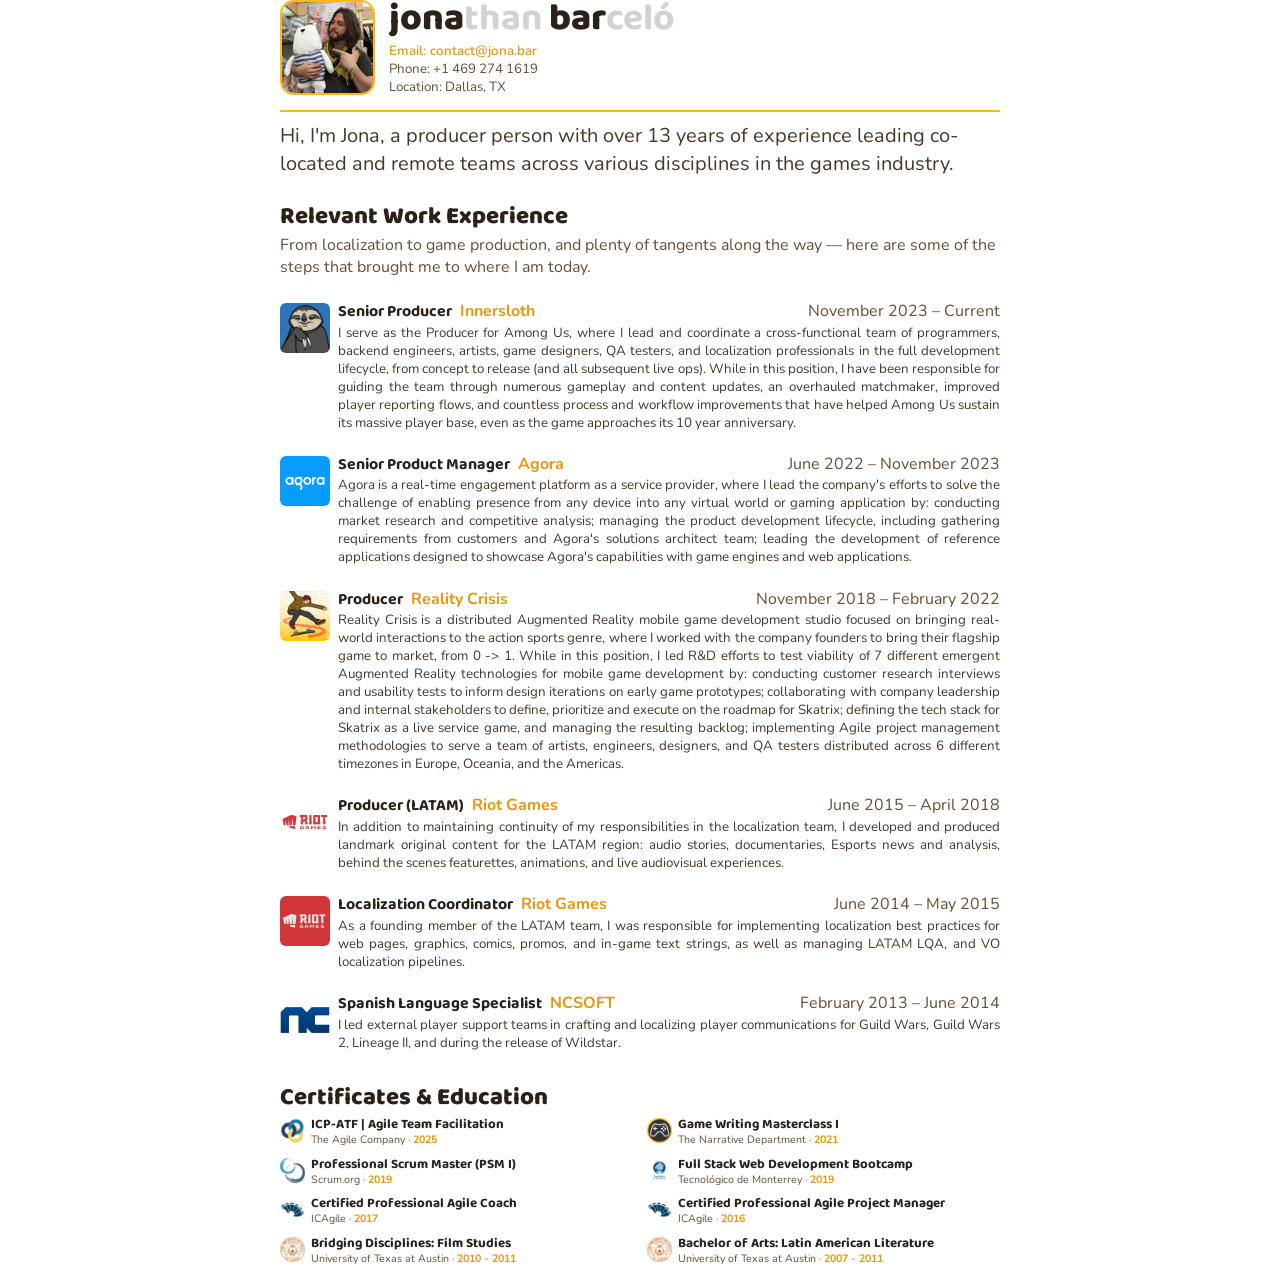
==== cv-print.html @ 8204d6b4 "first commit adds portfolio" ====
<!DOCTYPE html>
<html lang="en">
<head>
  <meta charset="UTF-8">
  <meta name="viewport" content="width=device-width, initial-scale=1.0">
  <title>Jonathan Barceló — CV</title>
  <link rel="preconnect" href="https://fonts.googleapis.com">
  <link rel="preconnect" href="https://fonts.gstatic.com" crossorigin>
  <link href="https://fonts.googleapis.com/css2?family=Baloo+2:wght@400;500;600;700;800&family=Nunito:wght@400;500;600;700&display=swap" rel="stylesheet">
  <style>
    :root {
      --honey: #FFBA08;
      --amber: #E8960C;
      --cream: #FFFBF0;
      --cream-alt: #FFF6E0;
      --dark: #2B2118;
      --dark-soft: #4A3728;
      --brown: #6B4D32;
      --font-display: 'Baloo 2', cursive;
      --font-body: 'Nunito', sans-serif;
    }

    * { margin: 0; padding: 0; box-sizing: border-box; }

    @page {
      size: letter;
      margin: 0.45in 0.5in;
    }

    html, body {
      font-family: var(--font-body);
      color: var(--dark);
      font-size: 8.5pt;
      line-height: 1.35;
      -webkit-print-color-adjust: exact;
      print-color-adjust: exact;
    }

    a { color: var(--amber); text-decoration: none; }

    .page {
      max-width: 7.5in;
      margin: 0 auto;
    }

    .header {
      display: flex;
      gap: 14px;
      align-items: flex-start;
      margin-bottom: 10px;
      padding-bottom: 10px;
      border-bottom: 2.5px solid var(--honey);
    }

    .header-photo {
      width: 95px;
      height: 95px;
      border-radius: 14px;
      object-fit: cover;
      flex-shrink: 0;
      border: 2px solid var(--honey);
    }

    .header-text { flex: 1; min-width: 0; }

    .name {
      font-family: var(--font-display);
      font-size: 28pt;
      font-weight: 800;
      line-height: 1.05;
      color: var(--dark);
      margin-bottom: 3px;
    }
    .name .faded { opacity: 0.45; color: #9aa0a0; font-weight: 700; }

    .contact {
      font-size: 10pt;
      color: var(--brown);
      margin-bottom: 4px;
    }
    .contact span { margin: 0 5px; color: var(--honey); }
    .contact a { color: var(--amber); font-weight: 600; }

    .tagline {
      font-size: 15pt;
      color: var(--dark-soft);
      line-height: 1.4;
      max-width: 10in;
    }

    .section { margin-top: 10px; }


    .section-title {
      font-family: var(--font-display);
      font-size: 18pt;
      font-weight: 800;
      color: var(--dark);
      line-height: 1.15;
      margin-bottom: 3px;
    }

    .section-desc {
      font-size: 12pt;
      color: var(--brown);
      margin-bottom: 7px;
      line-height: 1.4;
    }

    .exp {
      display: flex;
      gap: 8px;
      margin-bottom: 7px;
      break-inside: avoid;
    }

    .exp-thumb {
      width: 50px;
      height: 50px;
      border-radius: 6px;
      object-fit: cover;
      flex-shrink: 0;
      margin-top: 2px;
    }

    .exp-body { flex: 1; min-width: 0; }

    .exp-head {
      display: flex;
      flex-wrap: wrap;
      align-items: baseline;
      gap: 4px 8px;
      margin-bottom: 1px;
    }

    .exp-role {
      font-family: var(--font-display);
      font-size: 12pt;
      font-weight: 700;
      color: var(--dark);
    }

    .exp-company {
      font-weight: 700;
      font-size: 12pt;
      color: var(--amber);
    }

    .exp-period {
      font-size: 12pt;
      color: var(--brown);
      margin-left: auto;
      white-space: nowrap;
    }

    .exp-desc {
      font-size: 10pt;
      color: var(--dark-soft);
      line-height: 1.35;
      text-align: justify;
    }

    .edu-grid {
      display: grid;
      grid-template-columns: 1fr 1fr;
      gap: 3px 14px;
    }

    .edu-item {
      display: flex;
      gap: 6px;
      align-items: flex-start;
      break-inside: avoid;
      padding: 3px 0;
    }

    .edu-icon {
      width: 25px;
      height: 25px;
      border-radius: 4px;
      object-fit: cover;
      flex-shrink: 0;
      margin-top: 1px;
    }

    .edu-title {
      font-family: var(--font-display);
      font-size: 10pt;
      font-weight: 700;
      color: var(--dark);
      line-height: 1.2;
    }

    .edu-place {
      font-size: 8pt;
      color: var(--brown);
    }

    .edu-year {
      font-size: 8pt;
      font-weight: 700;
      color: var(--amber);
    }

    .page-break {
      break-before: page;
      page-break-before: always;
    }
  </style>
</head>
<body>
  <div class="page">

    <header class="header">
      <img class="header-photo" src="images/profile.JPG" alt="profile">
      <div class="header-text">
        <h1 class="name">jona<span class="faded">than</span> bar<span class="faded">celó</span></h1>
        <p class="contact">
          <a href="mailto:contact@jona.bar">Email: contact@jona.bar</a><br>
          Phone: +1 469 274 1619<br>
          Location: Dallas, TX
        </p>
      </div>
    </header>

    <section class="section">
      <p class="tagline">Hi, I'm Jona, a producer person with over 13 years of experience leading co-located and remote teams across various disciplines in the games industry.</p><br>
    </section>

    <section class="section">
      <h2 class="section-title">Relevant Work Experience</h2>
      <p class="section-desc">From localization to game production, and plenty of tangents along the way — here are some of the steps that brought me to where I am today.</p><br>

      <div class="exp">
        <img class="exp-thumb" src="images/innersloth.jpg" alt="Innersloth">
        <div class="exp-body">
          <div class="exp-head">
            <h3 class="exp-role">Senior Producer</h3>
            <span class="exp-company">Innersloth</span>
            <span class="exp-period">November 2023 – Current</span>
          </div>
          <p class="exp-desc">I serve as the Producer for Among Us, where I lead and coordinate a cross-functional team of programmers, backend engineers, artists, game designers, QA testers, and localization professionals in the full development lifecycle, from concept to release (and all subsequent live ops). While in this position, I have been responsible for guiding the team through numerous gameplay and content updates, an overhauled matchmaker, improved player reporting flows, and countless process and workflow improvements that have helped Among Us sustain its massive player base, even as the game approaches its 10 year anniversary.</p>
        </div>
      </div><br>

      <div class="exp">
        <img class="exp-thumb" src="images/agora.webp" alt="Agora">
        <div class="exp-body">
          <div class="exp-head">
            <h3 class="exp-role">Senior Product Manager</h3>
            <span class="exp-company">Agora</span>
            <span class="exp-period">June 2022 – November 2023</span>
          </div>
          <p class="exp-desc">Agora is a real-time engagement platform as a service provider, where I lead the company's efforts to solve the challenge of enabling presence from any device into any virtual world or gaming application by: conducting market research and competitive analysis; managing the product development lifecycle, including gathering requirements from customers and Agora's solutions architect team; leading the development of reference applications designed to showcase Agora's capabilities with game engines and web applications.</p>
        </div>
      </div><br>

      <div class="exp">
        <img class="exp-thumb" src="images/reality-crisis.png" alt="Reality Crisis">
        <div class="exp-body">
          <div class="exp-head">
            <h3 class="exp-role">Producer</h3>
            <span class="exp-company">Reality Crisis</span>
            <span class="exp-period">November 2018 – February 2022</span>
          </div>
          <p class="exp-desc">Reality Crisis is a distributed Augmented Reality mobile game development studio focused on bringing real-world interactions to the action sports genre, where I worked with the company founders to bring their flagship game to market, from 0 -> 1. While in this position, I led R&D efforts to test viability of 7 different emergent Augmented Reality technologies for mobile game development by: conducting customer research interviews and usability tests to inform design iterations on early game prototypes; collaborating with company leadership and internal stakeholders to define, prioritize and execute on the roadmap for Skatrix; defining the tech stack for Skatrix as a live service game, and managing the resulting backlog; implementing Agile project management methodologies to serve a team of artists, engineers, designers, and QA testers distributed across 6 different timezones in Europe, Oceania, and the Americas.</p>
        </div>
      </div><br>

      <div class="exp">
        <img class="exp-thumb" src="images/riot2.webp" alt="Riot Games">
        <div class="exp-body">
          <div class="exp-head">
            <h3 class="exp-role">Producer (LATAM)</h3>
            <span class="exp-company">Riot Games</span>
            <span class="exp-period">June 2015 – April 2018</span>
          </div>
          <p class="exp-desc">In addition to maintaining continuity of my responsibilities in the localization team, I developed and produced landmark original content for the LATAM region: audio stories, documentaries, Esports news and analysis, behind the scenes featurettes, animations, and live audiovisual experiences.</p>
        </div>
      </div><br>

      <div class="exp">
        <img class="exp-thumb" src="images/riot1.webp" alt="Riot Games">
        <div class="exp-body">
          <div class="exp-head">
            <h3 class="exp-role">Localization Coordinator</h3>
            <span class="exp-company">Riot Games</span>
            <span class="exp-period">June 2014 – May 2015</span>
          </div>
          <p class="exp-desc">As a founding member of the LATAM team, I was responsible for implementing localization best practices for web pages, graphics, comics, promos, and in-game text strings, as well as managing LATAM LQA, and VO localization pipelines.</p>
        </div>
      </div><br>

      <div class="exp">
        <img class="exp-thumb" src="images/nc-soft.png" alt="NCSOFT">
        <div class="exp-body">
          <div class="exp-head">
            <h3 class="exp-role">Spanish Language Specialist</h3>
            <span class="exp-company">NCSOFT</span>
            <span class="exp-period">February 2013 – June 2014</span>
          </div>
          <p class="exp-desc">I led external player support teams in crafting and localizing player communications for Guild Wars, Guild Wars 2, Lineage II, and during the release of Wildstar.</p>
        </div>
      </div><br>
    </section>

    <section class="section">
      <h2 class="section-title">Certificates & Education</h2>
      <div class="edu-grid">
        <div class="edu-item">
          <img class="edu-icon" src="images/the-agile-company-logo.jpg" alt="The Agile Company">
          <div>
            <div class="edu-title">ICP-ATF | Agile Team Facilitation</div>
            <div class="edu-place">The Agile Company · <span class="edu-year">2025</span></div>
          </div>
        </div>
        <div class="edu-item">
          <img class="edu-icon" src="images/the-narrative-department.webp" alt="The Narrative Department">
          <div>
            <div class="edu-title">Game Writing Masterclass I</div>
            <div class="edu-place">The Narrative Department · <span class="edu-year">2021</span></div>
          </div>
        </div>
        <div class="edu-item">
          <img class="edu-icon" src="images/scrum-org-icon.jpeg" alt="Scrum.org">
          <div>
            <div class="edu-title">Professional Scrum Master (PSM I)</div>
            <div class="edu-place">Scrum.org · <span class="edu-year">2019</span></div>
          </div>
        </div>
        <div class="edu-item">
          <img class="edu-icon" src="images/tec-monterrey.jpeg" alt="Tecnológico de Monterrey">
          <div>
            <div class="edu-title">Full Stack Web Development Bootcamp</div>
            <div class="edu-place">Tecnológico de Monterrey · <span class="edu-year">2019</span></div>
          </div>
        </div>
        <div class="edu-item">
          <img class="edu-icon" src="images/ica-icon.jpeg" alt="ICAgile">
          <div>
            <div class="edu-title">Certified Professional Agile Coach</div>
            <div class="edu-place">ICAgile · <span class="edu-year">2017</span></div>
          </div>
        </div>
        <div class="edu-item">
          <img class="edu-icon" src="images/ica-icon.jpeg" alt="ICAgile">
          <div>
            <div class="edu-title">Certified Professional Agile Project Manager</div>
            <div class="edu-place">ICAgile · <span class="edu-year">2016</span></div>
          </div>
        </div>
        <div class="edu-item">
          <img class="edu-icon" src="images/ut-icon.png" alt="University of Texas">
          <div>
            <div class="edu-title">Bridging Disciplines: Film Studies</div>
            <div class="edu-place">University of Texas at Austin · <span class="edu-year">2010 - 2011</span></div>
          </div>
        </div>
        <div class="edu-item">
          <img class="edu-icon" src="images/ut-icon.png" alt="University of Texas">
          <div>
            <div class="edu-title">Bachelor of Arts: Latin American Literature</div>
            <div class="edu-place">University of Texas at Austin · <span class="edu-year">2007 - 2011</span></div>
          </div>
        </div>
      </div>
    </section>

  </div>
</body>
</html>
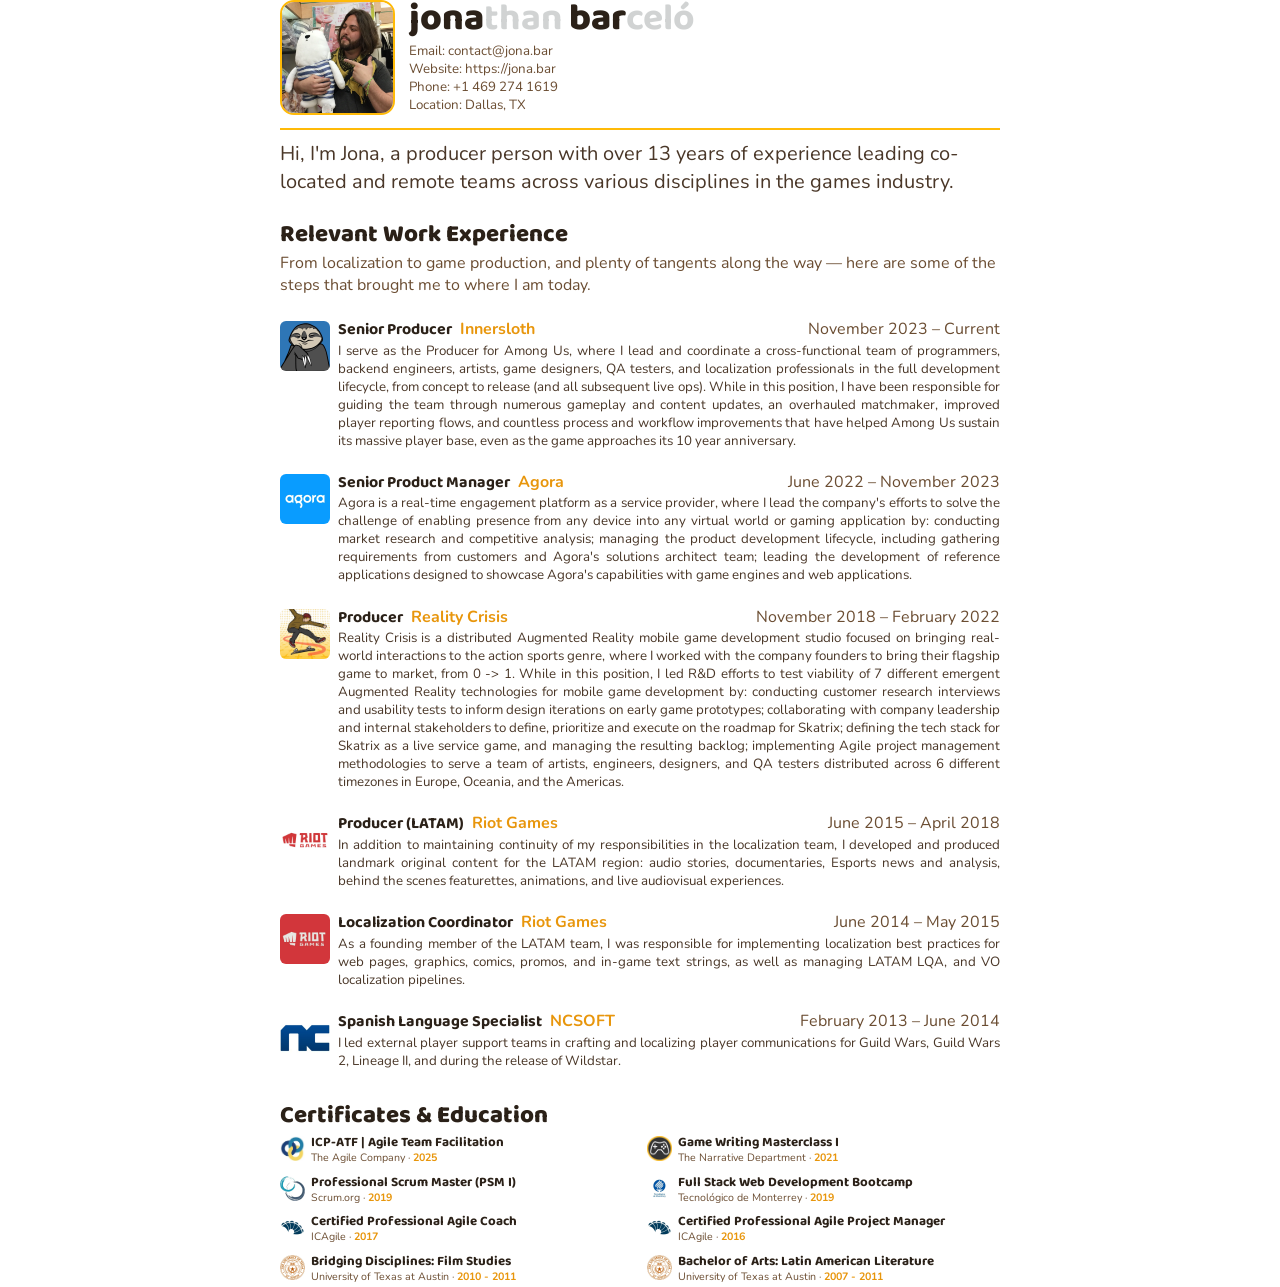
==== commit 118c3de2: "update cv file with website info" ====
--- a/cv-print.html
+++ b/cv-print.html
@@ -53,8 +53,8 @@
     }
 
     .header-photo {
-      width: 95px;
-      height: 95px;
+      width: 115px;
+      height: 115px;
       border-radius: 14px;
       object-fit: cover;
       flex-shrink: 0;
@@ -212,11 +212,12 @@
   <div class="page">
 
     <header class="header">
-      <img class="header-photo" src="images/profile.JPG" alt="profile">
+      <img class="header-photo" src="images/profile-img.webp" alt="profile">
       <div class="header-text">
         <h1 class="name">jona<span class="faded">than</span> bar<span class="faded">celó</span></h1>
         <p class="contact">
-          <a href="mailto:contact@jona.bar">Email: contact@jona.bar</a><br>
+          Email: contact@jona.bar<br>
+          Website: https://jona.bar<br>
           Phone: +1 469 274 1619<br>
           Location: Dallas, TX
         </p>
@@ -232,7 +233,7 @@
       <p class="section-desc">From localization to game production, and plenty of tangents along the way — here are some of the steps that brought me to where I am today.</p><br>
 
       <div class="exp">
-        <img class="exp-thumb" src="images/innersloth.jpg" alt="Innersloth">
+        <img class="exp-thumb" src="images/innersloth.webp" alt="Innersloth">
         <div class="exp-body">
           <div class="exp-head">
             <h3 class="exp-role">Senior Producer</h3>
@@ -256,7 +257,7 @@
       </div><br>
 
       <div class="exp">
-        <img class="exp-thumb" src="images/reality-crisis.png" alt="Reality Crisis">
+        <img class="exp-thumb" src="images/reality-crisis.webp" alt="Reality Crisis">
         <div class="exp-body">
           <div class="exp-head">
             <h3 class="exp-role">Producer</h3>
@@ -292,7 +293,7 @@
       </div><br>
 
       <div class="exp">
-        <img class="exp-thumb" src="images/nc-soft.png" alt="NCSOFT">
+        <img class="exp-thumb" src="images/nc-soft.webp" alt="NCSOFT">
         <div class="exp-body">
           <div class="exp-head">
             <h3 class="exp-role">Spanish Language Specialist</h3>
@@ -308,7 +309,7 @@
       <h2 class="section-title">Certificates & Education</h2>
       <div class="edu-grid">
         <div class="edu-item">
-          <img class="edu-icon" src="images/the-agile-company-logo.jpg" alt="The Agile Company">
+          <img class="edu-icon" src="images/the-agile-company-logo.webp" alt="The Agile Company">
           <div>
             <div class="edu-title">ICP-ATF | Agile Team Facilitation</div>
             <div class="edu-place">The Agile Company · <span class="edu-year">2025</span></div>
@@ -322,42 +323,42 @@
           </div>
         </div>
         <div class="edu-item">
-          <img class="edu-icon" src="images/scrum-org-icon.jpeg" alt="Scrum.org">
+          <img class="edu-icon" src="images/scrum-org-icon.webp" alt="Scrum.org">
           <div>
             <div class="edu-title">Professional Scrum Master (PSM I)</div>
             <div class="edu-place">Scrum.org · <span class="edu-year">2019</span></div>
           </div>
         </div>
         <div class="edu-item">
-          <img class="edu-icon" src="images/tec-monterrey.jpeg" alt="Tecnológico de Monterrey">
+          <img class="edu-icon" src="images/tec-monterrey.webp" alt="Tecnológico de Monterrey">
           <div>
             <div class="edu-title">Full Stack Web Development Bootcamp</div>
             <div class="edu-place">Tecnológico de Monterrey · <span class="edu-year">2019</span></div>
           </div>
         </div>
         <div class="edu-item">
-          <img class="edu-icon" src="images/ica-icon.jpeg" alt="ICAgile">
+          <img class="edu-icon" src="images/ica-icon.webp" alt="ICAgile">
           <div>
             <div class="edu-title">Certified Professional Agile Coach</div>
             <div class="edu-place">ICAgile · <span class="edu-year">2017</span></div>
           </div>
         </div>
         <div class="edu-item">
-          <img class="edu-icon" src="images/ica-icon.jpeg" alt="ICAgile">
+          <img class="edu-icon" src="images/ica-icon.webp" alt="ICAgile">
           <div>
             <div class="edu-title">Certified Professional Agile Project Manager</div>
             <div class="edu-place">ICAgile · <span class="edu-year">2016</span></div>
           </div>
         </div>
         <div class="edu-item">
-          <img class="edu-icon" src="images/ut-icon.png" alt="University of Texas">
+          <img class="edu-icon" src="images/ut-icon.webp" alt="University of Texas">
           <div>
             <div class="edu-title">Bridging Disciplines: Film Studies</div>
             <div class="edu-place">University of Texas at Austin · <span class="edu-year">2010 - 2011</span></div>
           </div>
         </div>
         <div class="edu-item">
-          <img class="edu-icon" src="images/ut-icon.png" alt="University of Texas">
+          <img class="edu-icon" src="images/ut-icon.webp" alt="University of Texas">
           <div>
             <div class="edu-title">Bachelor of Arts: Latin American Literature</div>
             <div class="edu-place">University of Texas at Austin · <span class="edu-year">2007 - 2011</span></div>
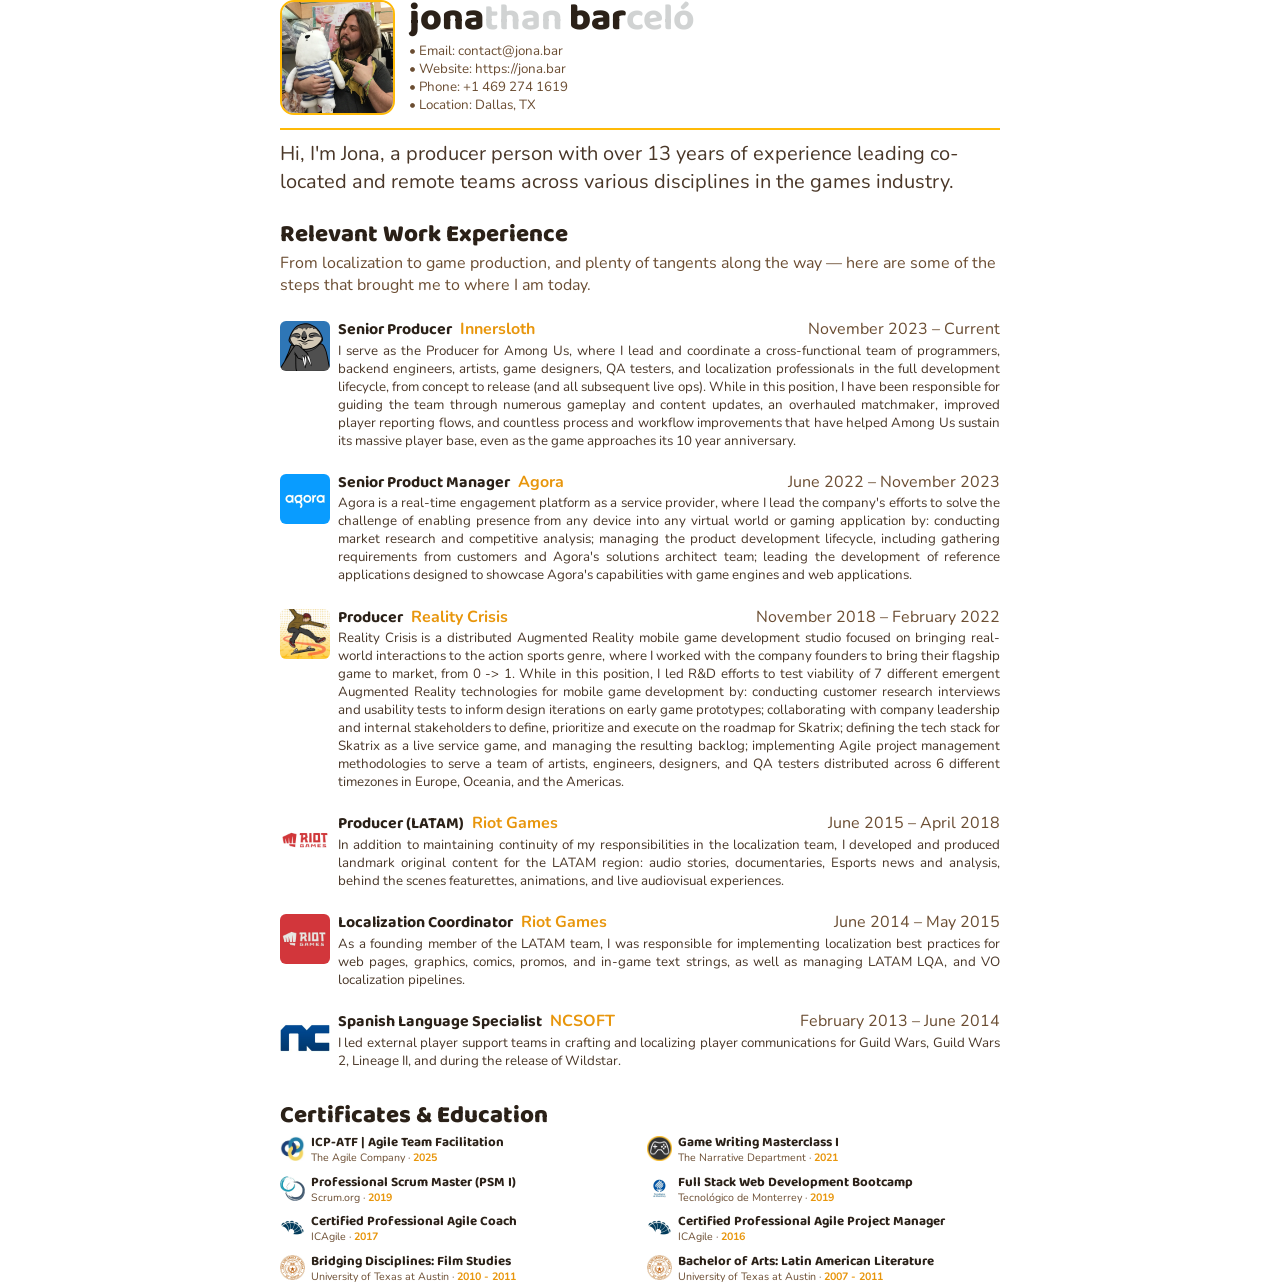
==== commit 9fe5c91b: "Update cv-print.html" ====
--- a/cv-print.html
+++ b/cv-print.html
@@ -216,10 +216,10 @@
       <div class="header-text">
         <h1 class="name">jona<span class="faded">than</span> bar<span class="faded">celó</span></h1>
         <p class="contact">
-          Email: contact@jona.bar<br>
-          Website: https://jona.bar<br>
-          Phone: +1 469 274 1619<br>
-          Location: Dallas, TX
+          • Email: contact@jona.bar<br>
+          • Website: https://jona.bar<br>
+          • Phone: +1 469 274 1619<br>
+          • Location: Dallas, TX
         </p>
       </div>
     </header>
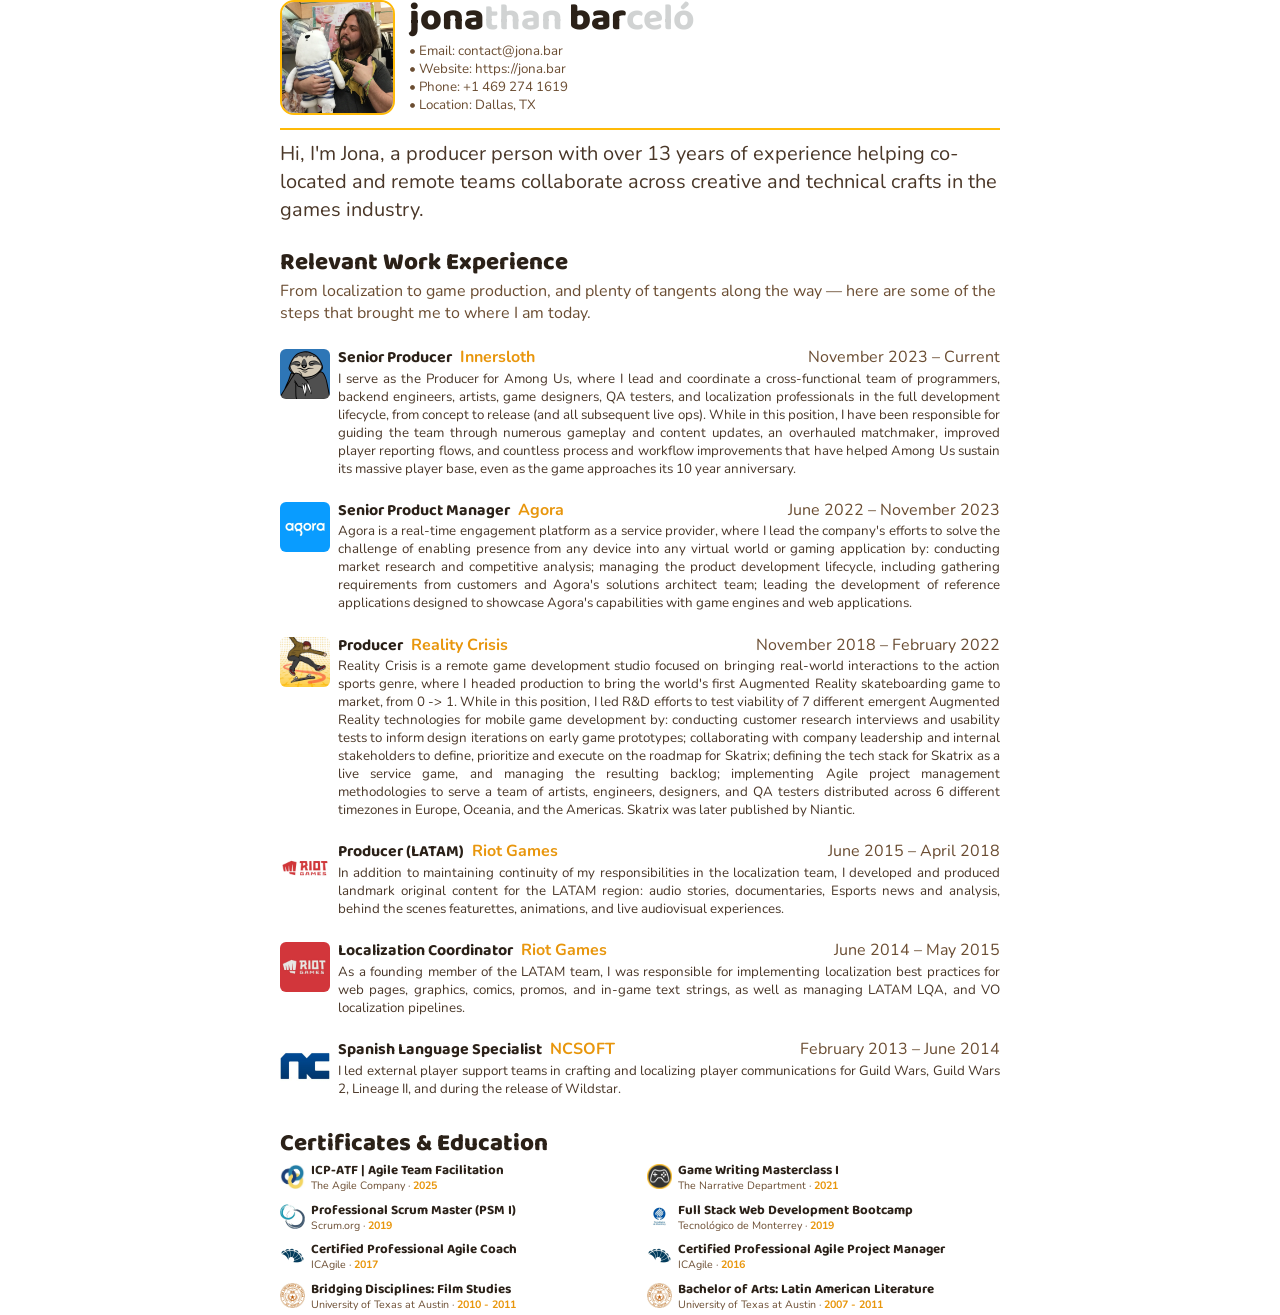
==== commit 0af00ae9: "Update role descriptions" ====
--- a/cv-print.html
+++ b/cv-print.html
@@ -225,7 +225,7 @@
     </header>
 
     <section class="section">
-      <p class="tagline">Hi, I'm Jona, a producer person with over 13 years of experience leading co-located and remote teams across various disciplines in the games industry.</p><br>
+      <p class="tagline">Hi, I'm Jona, a producer person with over 13 years of experience helping co-located and remote teams collaborate across creative and technical crafts in the games industry.</p><br>
     </section>
 
     <section class="section">
@@ -264,7 +264,7 @@
             <span class="exp-company">Reality Crisis</span>
             <span class="exp-period">November 2018 – February 2022</span>
           </div>
-          <p class="exp-desc">Reality Crisis is a distributed Augmented Reality mobile game development studio focused on bringing real-world interactions to the action sports genre, where I worked with the company founders to bring their flagship game to market, from 0 -> 1. While in this position, I led R&D efforts to test viability of 7 different emergent Augmented Reality technologies for mobile game development by: conducting customer research interviews and usability tests to inform design iterations on early game prototypes; collaborating with company leadership and internal stakeholders to define, prioritize and execute on the roadmap for Skatrix; defining the tech stack for Skatrix as a live service game, and managing the resulting backlog; implementing Agile project management methodologies to serve a team of artists, engineers, designers, and QA testers distributed across 6 different timezones in Europe, Oceania, and the Americas.</p>
+          <p class="exp-desc">Reality Crisis is a remote game development studio focused on bringing real-world interactions to the action sports genre, where I headed production to bring the world's first Augmented Reality skateboarding game to market, from 0 -> 1. While in this position, I led R&D efforts to test viability of 7 different emergent Augmented Reality technologies for mobile game development by: conducting customer research interviews and usability tests to inform design iterations on early game prototypes; collaborating with company leadership and internal stakeholders to define, prioritize and execute on the roadmap for Skatrix; defining the tech stack for Skatrix as a live service game, and managing the resulting backlog; implementing Agile project management methodologies to serve a team of artists, engineers, designers, and QA testers distributed across 6 different timezones in Europe, Oceania, and the Americas. Skatrix was later published by Niantic.</p>
         </div>
       </div><br>
 
